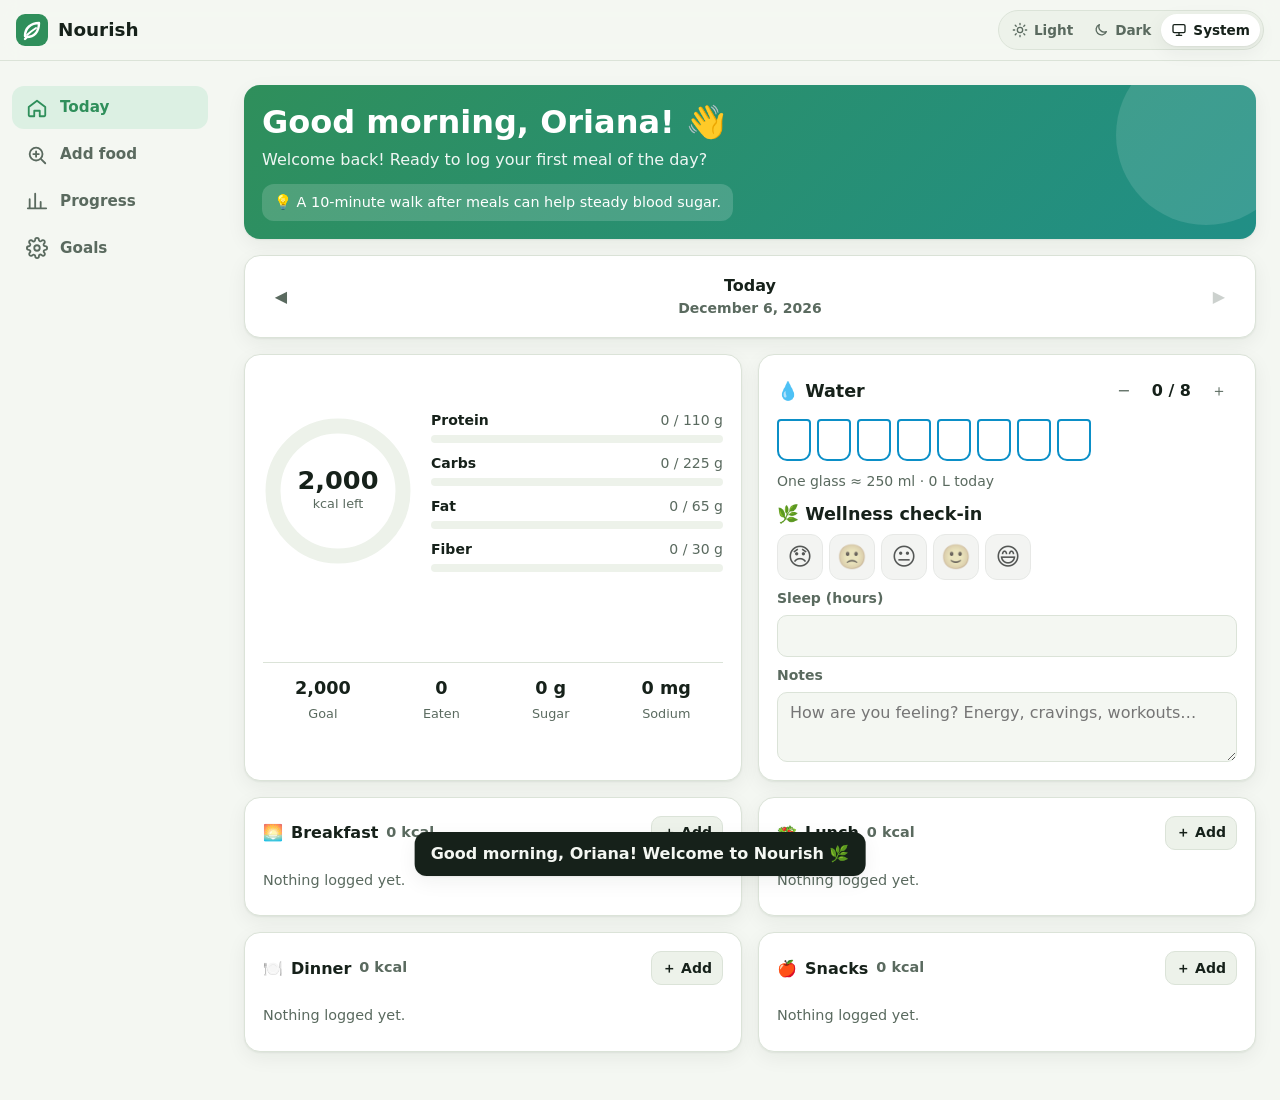
==== nutrition/public/index.html @ b96527dd "Add Nourish: nutrition and wellness tracker Responsive single-page app in nutrition/ that greets Ori" ====
<!doctype html>
<html lang="en" data-theme="system">
<head>
  <meta charset="utf-8" />
  <meta name="viewport" content="width=device-width, initial-scale=1, viewport-fit=cover" />
  <title>Nourish · Nutrition &amp; Wellness</title>
  <meta name="description" content="Track meals, macros, water, mood and weight with live food data from Open Food Facts." />
  <meta name="theme-color" content="#f4f7f2" id="themeColor" />
  <link rel="icon" href="icon.svg" type="image/svg+xml" />
  <link rel="apple-touch-icon" href="icon.svg" />
  <link rel="manifest" href="manifest.webmanifest" />
  <script>
    // Apply the saved theme before first paint to avoid a flash.
    try {
      var t = localStorage.getItem("nourish.theme");
      if (t === "light" || t === "dark" || t === "system") document.documentElement.dataset.theme = t;
    } catch (e) {}
  </script>
  <link rel="stylesheet" href="styles.css" />
  <script type="module" src="app.js"></script>
</head>
<body>
  <a class="skip" href="#main">Skip to content</a>

  <header class="topbar">
    <a class="brand" href="#today" aria-label="Nourish home">
      <svg viewBox="0 0 32 32" aria-hidden="true"><rect width="32" height="32" rx="9" fill="var(--accent)"/><path d="M9 22c0-8 6-13 14-13 0 9-5 14-12 14l-2 2" fill="none" stroke="var(--accent-ink)" stroke-width="2.4" stroke-linecap="round" stroke-linejoin="round"/><path d="M11 21c3-3 6-5 9-7" fill="none" stroke="var(--accent-ink)" stroke-width="2" stroke-linecap="round"/></svg>
      <span>Nourish</span>
    </a>
    <div class="theme-switch" role="radiogroup" aria-label="Theme">
      <button type="button" role="radio" data-theme-choice="light" title="Light theme">
        <svg viewBox="0 0 24 24" aria-hidden="true"><circle cx="12" cy="12" r="4"/><path d="M12 2v2M12 20v2M4.9 4.9l1.4 1.4M17.7 17.7l1.4 1.4M2 12h2M20 12h2M4.9 19.1l1.4-1.4M17.7 6.3l1.4-1.4"/></svg><span>Light</span>
      </button>
      <button type="button" role="radio" data-theme-choice="dark" title="Dark theme">
        <svg viewBox="0 0 24 24" aria-hidden="true"><path d="M20 14.5A8 8 0 0 1 9.5 4 8 8 0 1 0 20 14.5z"/></svg><span>Dark</span>
      </button>
      <button type="button" role="radio" data-theme-choice="system" title="Match system theme">
        <svg viewBox="0 0 24 24" aria-hidden="true"><rect x="3" y="4" width="18" height="12" rx="2"/><path d="M8 20h8M12 16v4"/></svg><span>System</span>
      </button>
    </div>
  </header>

  <nav class="tabs" aria-label="Sections">
    <a href="#today" data-tab="today">
      <svg viewBox="0 0 24 24" aria-hidden="true"><path d="M3 11l9-7 9 7v9a1 1 0 0 1-1 1h-5v-6h-6v6H4a1 1 0 0 1-1-1z"/></svg><span>Today</span>
    </a>
    <a href="#add" data-tab="add">
      <svg viewBox="0 0 24 24" aria-hidden="true"><circle cx="11" cy="11" r="7"/><path d="M21 21l-4.3-4.3M11 8v6M8 11h6"/></svg><span>Add food</span>
    </a>
    <a href="#progress" data-tab="progress">
      <svg viewBox="0 0 24 24" aria-hidden="true"><path d="M4 20V10M10 20V4M16 20v-7M22 20H2"/></svg><span>Progress</span>
    </a>
    <a href="#settings" data-tab="settings">
      <svg viewBox="0 0 24 24" aria-hidden="true"><circle cx="12" cy="12" r="3"/><path d="M19.4 15a1.7 1.7 0 0 0 .3 1.8l.1.1a2 2 0 1 1-2.8 2.8l-.1-.1a1.7 1.7 0 0 0-1.8-.3 1.7 1.7 0 0 0-1 1.5V21a2 2 0 1 1-4 0v-.1a1.7 1.7 0 0 0-1.1-1.5 1.7 1.7 0 0 0-1.8.3l-.1.1a2 2 0 1 1-2.8-2.8l.1-.1a1.7 1.7 0 0 0 .3-1.8 1.7 1.7 0 0 0-1.5-1H3a2 2 0 1 1 0-4h.1a1.7 1.7 0 0 0 1.5-1.1 1.7 1.7 0 0 0-.3-1.8l-.1-.1a2 2 0 1 1 2.8-2.8l.1.1a1.7 1.7 0 0 0 1.8.3H9a1.7 1.7 0 0 0 1-1.5V3a2 2 0 1 1 4 0v.1a1.7 1.7 0 0 0 1 1.5 1.7 1.7 0 0 0 1.8-.3l.1-.1a2 2 0 1 1 2.8 2.8l-.1.1a1.7 1.7 0 0 0-.3 1.8V9a1.7 1.7 0 0 0 1.5 1H21a2 2 0 1 1 0 4h-.1a1.7 1.7 0 0 0-1.5 1z"/></svg><span>Goals</span>
    </a>
  </nav>

  <main id="main" tabindex="-1">
    <section id="view-today" class="view" aria-label="Today"></section>
    <section id="view-add" class="view" aria-label="Add food" hidden></section>
    <section id="view-progress" class="view" aria-label="Progress" hidden></section>
    <section id="view-settings" class="view" aria-label="Goals and settings" hidden></section>
  </main>

  <dialog id="portionDialog" aria-labelledby="portionTitle"></dialog>
  <dialog id="scanDialog" aria-label="Scan a barcode">
    <div class="dialog-body">
      <div class="dialog-head">
        <h2>Scan a barcode</h2>
        <button type="button" class="icon-btn" data-action="close-scan" aria-label="Close">✕</button>
      </div>
      <video id="scanVideo" playsinline muted></video>
      <p class="muted small" id="scanStatus">Point your camera at the barcode on the package.</p>
    </div>
  </dialog>

  <div id="toast" class="toast" role="status" aria-live="polite"></div>
</body>
</html>
---- nutrition/public/styles.css ----
/* ---------- Theme tokens ---------- */
:root {
  --bg: #f4f7f2;
  --surface: #ffffff;
  --surface-2: #edf2ea;
  --text: #16211a;
  --muted: #5a6a5f;
  --border: #dbe3d8;
  --accent: #2f8f5b;
  --accent-ink: #ffffff;
  --accent-soft: #dcf0e3;
  --protein: #2f6fd6;
  --carbs: #c97a06;
  --fat: #d24b6c;
  --fiber: #7c4ddb;
  --water: #0b8fc7;
  --danger: #c9363f;
  --shadow: 0 1px 2px rgb(20 40 25 / 6%), 0 6px 20px rgb(20 40 25 / 6%);
  --radius: 16px;
  --radius-sm: 10px;
  --font: system-ui, -apple-system, "Segoe UI", Roboto, "Helvetica Neue", Arial, sans-serif;
  color-scheme: light;
}

:root[data-theme="dark"] {
  --bg: #0e1411;
  --surface: #172019;
  --surface-2: #1f2a23;
  --text: #e6eee8;
  --muted: #98a99e;
  --border: #2b372f;
  --accent: #4cc483;
  --accent-ink: #062011;
  --accent-soft: #1b3828;
  --protein: #6aa5ff;
  --carbs: #f2b23a;
  --fat: #f37f9a;
  --fiber: #a98cf5;
  --water: #3cc0f2;
  --danger: #f06b72;
  --shadow: 0 1px 2px rgb(0 0 0 / 30%), 0 8px 24px rgb(0 0 0 / 25%);
  color-scheme: dark;
}

@media (prefers-color-scheme: dark) {
  :root[data-theme="system"] {
    --bg: #0e1411;
    --surface: #172019;
    --surface-2: #1f2a23;
    --text: #e6eee8;
    --muted: #98a99e;
    --border: #2b372f;
    --accent: #4cc483;
    --accent-ink: #062011;
    --accent-soft: #1b3828;
    --protein: #6aa5ff;
    --carbs: #f2b23a;
    --fat: #f37f9a;
    --fiber: #a98cf5;
    --water: #3cc0f2;
    --danger: #f06b72;
    --shadow: 0 1px 2px rgb(0 0 0 / 30%), 0 8px 24px rgb(0 0 0 / 25%);
    color-scheme: dark;
  }
}

/* ---------- Base ---------- */
*, *::before, *::after { box-sizing: border-box; }
html { -webkit-text-size-adjust: 100%; }
body {
  margin: 0;
  background: var(--bg);
  color: var(--text);
  font: 16px/1.5 var(--font);
  min-height: 100dvh;
  display: grid;
  grid-template-columns: 1fr;
  grid-template-rows: auto 1fr;
  grid-template-areas: "top" "main";
}
h1, h2, h3 { line-height: 1.2; margin: 0; }
h2 { font-size: 1.1rem; }
h3 { font-size: 1rem; }
p { margin: 0; }
button, input, select, textarea { font: inherit; color: inherit; }
img { max-width: 100%; display: block; }
svg { flex-shrink: 0; }
a { color: var(--accent); }
.muted { color: var(--muted); }
.small { font-size: .875rem; }
.skip { position: absolute; left: -999px; top: 8px; z-index: 50; background: var(--surface); padding: 8px 12px; border-radius: 8px; }
.skip:focus { left: 8px; }
:focus-visible { outline: 3px solid color-mix(in srgb, var(--accent) 60%, transparent); outline-offset: 2px; }

/* ---------- Top bar ---------- */
.topbar {
  grid-area: top;
  position: sticky; top: 0; z-index: 20;
  display: flex; align-items: center; justify-content: space-between; gap: 12px;
  padding: calc(10px + env(safe-area-inset-top)) 16px 10px;
  background: color-mix(in srgb, var(--bg) 88%, transparent);
  backdrop-filter: blur(10px);
  border-bottom: 1px solid var(--border);
}
.brand { display: flex; align-items: center; gap: 10px; text-decoration: none; color: var(--text); font-weight: 700; font-size: 1.15rem; }
.brand svg { width: 32px; height: 32px; }

.theme-switch { display: flex; background: var(--surface-2); border: 1px solid var(--border); border-radius: 999px; padding: 3px; }
.theme-switch button {
  display: flex; align-items: center; gap: 6px;
  border: 0; background: transparent; border-radius: 999px;
  padding: 6px 10px; cursor: pointer; color: var(--muted); font-size: .85rem; font-weight: 600;
}
.theme-switch svg { width: 16px; height: 16px; fill: none; stroke: currentColor; stroke-width: 2; stroke-linecap: round; stroke-linejoin: round; }
.theme-switch button[aria-checked="true"] { background: var(--surface); color: var(--text); box-shadow: var(--shadow); }

/* ---------- Navigation (bottom bar on phones, sidebar on wide screens) ---------- */
.tabs {
  position: fixed; left: 0; right: 0; bottom: 0; z-index: 20;
  display: grid; grid-template-columns: repeat(4, 1fr);
  background: var(--surface); border-top: 1px solid var(--border);
  padding: 6px 6px calc(6px + env(safe-area-inset-bottom));
}
.tabs a {
  display: flex; flex-direction: column; align-items: center; gap: 2px;
  padding: 6px 4px; border-radius: 12px;
  color: var(--muted); text-decoration: none; font-size: .75rem; font-weight: 600;
}
.tabs svg { width: 22px; height: 22px; fill: none; stroke: currentColor; stroke-width: 2; stroke-linecap: round; stroke-linejoin: round; }
.tabs a[aria-current="page"] { color: var(--accent); background: var(--accent-soft); }

main {
  grid-area: main;
  width: 100%; max-width: 1100px; margin: 0 auto;
  padding: 16px 16px calc(96px + env(safe-area-inset-bottom));
  outline: none;
}
.view { display: grid; gap: 16px; animation: fade .25s ease; }
.view[hidden] { display: none; }
@keyframes fade { from { opacity: 0; transform: translateY(4px); } to { opacity: 1; transform: none; } }

@media (min-width: 900px) {
  body {
    grid-template-columns: 220px 1fr;
    grid-template-areas: "top top" "nav main";
  }
  .tabs {
    grid-area: nav; position: sticky; top: 70px; align-self: start;
    display: flex; flex-direction: column; gap: 4px;
    background: transparent; border: 0; padding: 16px 12px;
  }
  .tabs a { flex-direction: row; gap: 12px; padding: 10px 14px; font-size: .95rem; }
  main { padding: 24px 24px 48px; }
}

/* ---------- Cards & layout ---------- */
.card {
  background: var(--surface);
  border: 1px solid var(--border);
  border-radius: var(--radius);
  padding: 18px;
  box-shadow: var(--shadow);
  min-width: 0;
}
.card-head { display: flex; align-items: center; justify-content: space-between; gap: 12px; margin-bottom: 14px; flex-wrap: wrap; }
.grid { display: grid; gap: 16px; }
@media (min-width: 720px) {
  .grid.two { grid-template-columns: 1fr 1fr; }
  .grid.four { grid-template-columns: repeat(4, 1fr); }
}
.grid.four { grid-template-columns: repeat(2, 1fr); }
.stack { display: grid; gap: 12px; }
.row { display: flex; gap: 10px; flex-wrap: wrap; align-items: center; }

/* ---------- Greeting ---------- */
.hero {
  position: relative; overflow: hidden;
  background: linear-gradient(135deg, var(--accent) 0%, color-mix(in srgb, var(--accent) 60%, var(--water)) 100%);
  color: var(--accent-ink);
  border: 0;
}
.hero::after {
  content: ""; position: absolute; right: -40px; top: -40px; width: 180px; height: 180px;
  border-radius: 50%; background: rgb(255 255 255 / 12%);
}
.hero h1 { font-size: clamp(1.4rem, 4vw, 2rem); }
.hero .wave { display: inline-block; transform-origin: 70% 70%; animation: wave 1.8s ease 1; }
.hero p { opacity: .92; margin-top: 6px; max-width: 60ch; }
.hero .tip { margin-top: 12px; font-size: .9rem; background: rgb(255 255 255 / 16%); border-radius: 12px; padding: 8px 12px; display: inline-block; position: relative; z-index: 1; }
@keyframes wave { 0%,60%,100% { transform: rotate(0); } 10%,30% { transform: rotate(14deg); } 20% { transform: rotate(-8deg); } 40% { transform: rotate(-4deg); } 50% { transform: rotate(10deg); } }

/* ---------- Buttons & inputs ---------- */
.btn {
  display: inline-flex; align-items: center; justify-content: center; gap: 6px;
  border: 1px solid var(--border); background: var(--surface-2); color: var(--text);
  padding: 9px 14px; border-radius: var(--radius-sm); cursor: pointer; font-weight: 600;
  min-height: 42px; text-decoration: none;
}
.btn:hover { border-color: color-mix(in srgb, var(--accent) 50%, var(--border)); }
.btn.primary { background: var(--accent); border-color: var(--accent); color: var(--accent-ink); }
.btn.danger { color: var(--danger); }
.btn.small { min-height: 34px; padding: 5px 10px; font-size: .875rem; }
.btn:disabled { opacity: .5; cursor: not-allowed; }
.icon-btn {
  border: 0; background: transparent; color: var(--muted); cursor: pointer;
  width: 36px; height: 36px; border-radius: 10px; display: inline-grid; place-items: center; font-size: 1rem;
}
.icon-btn:hover { background: var(--surface-2); color: var(--text); }

label { font-size: .875rem; font-weight: 600; color: var(--muted); }
.field { display: grid; gap: 6px; min-width: 0; }
input[type="text"], input[type="search"], input[type="number"], input[type="date"], select, textarea {
  width: 100%; min-height: 42px;
  background: var(--bg); border: 1px solid var(--border); border-radius: var(--radius-sm);
  padding: 8px 12px;
}
textarea { resize: vertical; min-height: 70px; }
input:focus, select:focus, textarea:focus { border-color: var(--accent); outline: none; box-shadow: 0 0 0 3px color-mix(in srgb, var(--accent) 25%, transparent); }
.search-row { display: flex; gap: 8px; }
.search-row input { flex: 1; }
.form-grid { display: grid; gap: 12px; grid-template-columns: repeat(auto-fit, minmax(130px, 1fr)); }

.seg { display: inline-flex; background: var(--surface-2); border: 1px solid var(--border); border-radius: 999px; padding: 3px; }
.seg button { border: 0; background: transparent; padding: 5px 12px; border-radius: 999px; cursor: pointer; font-size: .85rem; font-weight: 600; color: var(--muted); }
.seg button[aria-pressed="true"] { background: var(--surface); color: var(--text); box-shadow: var(--shadow); }

/* ---------- Date bar ---------- */
.datebar { display: flex; align-items: center; justify-content: space-between; gap: 8px; }
.datebar .date-label { font-weight: 700; text-align: center; flex: 1; }

/* ---------- Calorie ring & macros ---------- */
.summary { display: grid; gap: 18px; grid-template-columns: auto 1fr; align-items: center; }
@media (max-width: 420px) { .summary { grid-template-columns: 1fr; justify-items: center; } .summary .macros { width: 100%; } }
.ring { position: relative; width: 150px; height: 150px; }
.ring svg { width: 100%; height: 100%; transform: rotate(-90deg); }
.ring .track { stroke: var(--surface-2); }
.ring .value { stroke: var(--accent); transition: stroke-dashoffset .6s ease; }
.ring.over .value { stroke: var(--danger); }
.ring-label { position: absolute; inset: 0; display: grid; place-content: center; text-align: center; }
.ring-label strong { font-size: 1.6rem; line-height: 1; }
.ring-label span { font-size: .8rem; color: var(--muted); }
.macros { display: grid; gap: 10px; }
.bar-row .bar-top { display: flex; justify-content: space-between; font-size: .875rem; margin-bottom: 4px; }
.bar-row .bar-top b { font-weight: 600; }
.bar { height: 8px; background: var(--surface-2); border-radius: 99px; overflow: hidden; }
.bar > i { display: block; height: 100%; border-radius: inherit; background: var(--c, var(--accent)); transition: width .5s ease; }
.kcal-strip { display: flex; justify-content: space-around; gap: 8px; text-align: center; grid-column: 1 / -1; border-top: 1px solid var(--border); padding-top: 12px; }
.kcal-strip strong { display: block; font-size: 1.1rem; }
.kcal-strip span { font-size: .8rem; color: var(--muted); }

/* ---------- Water & wellness ---------- */
.glasses { display: flex; flex-wrap: wrap; gap: 6px; margin: 10px 0; }
.glass {
  width: 34px; height: 42px; border: 2px solid var(--water); border-radius: 4px 4px 10px 10px;
  background: transparent; cursor: pointer; padding: 0; position: relative; overflow: hidden;
}
.glass.full { background: linear-gradient(to top, var(--water) 75%, transparent 75%); }
.moods { display: flex; gap: 6px; flex-wrap: wrap; }
.mood { font-size: 1.5rem; width: 46px; height: 46px; border-radius: 12px; border: 1px solid var(--border); background: var(--surface-2); cursor: pointer; filter: grayscale(.7); opacity: .75; }
.mood[aria-pressed="true"] { filter: none; opacity: 1; border-color: var(--accent); background: var(--accent-soft); }

/* ---------- Meals ---------- */
.meal-list { list-style: none; margin: 0; padding: 0; display: grid; }
.meal-list li { display: grid; grid-template-columns: 1fr auto auto; align-items: center; gap: 10px; padding: 10px 0; border-top: 1px solid var(--border); }
.meal-list li:first-child { border-top: 0; }
.entry-name { font-weight: 600; overflow-wrap: anywhere; }
.entry-meta { font-size: .8rem; color: var(--muted); }
.entry-kcal { font-weight: 700; white-space: nowrap; }
.meal-head h3 { display: flex; align-items: center; gap: 8px; }
.meal-head .kcal { color: var(--muted); font-weight: 600; font-size: .9rem; }
.empty { color: var(--muted); font-size: .9rem; padding: 6px 0; }
.chip-dots { display: inline-flex; gap: 8px; }
.chip-dots span::before { content: ""; display: inline-block; width: 7px; height: 7px; border-radius: 50%; background: var(--c); margin-right: 4px; vertical-align: 1px; }

/* ---------- Food results ---------- */
.results { display: grid; gap: 12px; grid-template-columns: repeat(auto-fill, minmax(260px, 1fr)); }
.food {
  display: grid; grid-template-columns: 56px 1fr; gap: 12px; align-items: center; text-align: left;
  background: var(--surface); border: 1px solid var(--border); border-radius: var(--radius);
  padding: 12px; cursor: pointer; box-shadow: var(--shadow); width: 100%;
}
.food:hover { border-color: var(--accent); }
.thumb { width: 56px; height: 56px; border-radius: 12px; background: var(--surface-2); object-fit: cover; display: grid; place-items: center; font-size: 1.6rem; overflow: hidden; }
.food-name { font-weight: 600; display: -webkit-box; -webkit-line-clamp: 2; -webkit-box-orient: vertical; overflow: hidden; }
.food-sub { font-size: .8rem; color: var(--muted); }
.nutri { display: inline-grid; place-items: center; width: 20px; height: 20px; border-radius: 5px; font-size: .7rem; font-weight: 800; color: #fff; text-transform: uppercase; vertical-align: middle; }
.nutri-a { background: #038141; } .nutri-b { background: #85bb2f; } .nutri-c { background: #e6a800; } .nutri-d { background: #ee8100; } .nutri-e { background: #e63e11; }
.chips { display: flex; flex-wrap: wrap; gap: 8px; }
.chip { border: 1px solid var(--border); background: var(--surface-2); border-radius: 999px; padding: 6px 12px; cursor: pointer; font-size: .875rem; max-width: 100%; overflow: hidden; text-overflow: ellipsis; white-space: nowrap; }
.chip:hover { border-color: var(--accent); }
.skeleton { height: 82px; border-radius: var(--radius); background: linear-gradient(90deg, var(--surface-2), var(--surface), var(--surface-2)); background-size: 200% 100%; animation: shimmer 1.2s infinite; }
@keyframes shimmer { to { background-position: -200% 0; } }
.notice { padding: 14px; border-radius: var(--radius-sm); background: var(--surface-2); color: var(--muted); grid-column: 1 / -1; }

/* ---------- Dialogs ---------- */
dialog {
  border: 1px solid var(--border); border-radius: 20px; padding: 0;
  background: var(--surface); color: var(--text);
  width: min(520px, calc(100vw - 32px)); max-height: calc(100dvh - 32px);
  box-shadow: 0 20px 60px rgb(0 0 0 / 35%);
}
dialog::backdrop { background: rgb(10 20 14 / 55%); backdrop-filter: blur(2px); }
.dialog-body { padding: 18px; display: grid; gap: 14px; }
.dialog-head { display: flex; justify-content: space-between; align-items: start; gap: 12px; }
.portion-food { display: grid; grid-template-columns: 64px 1fr; gap: 12px; align-items: center; }
.portion-food .thumb { width: 64px; height: 64px; }
.nutr-table { width: 100%; border-collapse: collapse; font-size: .9rem; }
.nutr-table td { padding: 6px 0; border-top: 1px solid var(--border); }
.nutr-table td:last-child { text-align: right; font-weight: 600; }
.dialog-actions { display: flex; justify-content: flex-end; gap: 8px; flex-wrap: wrap; }
#scanVideo { width: 100%; border-radius: 12px; background: #000; aspect-ratio: 4 / 3; object-fit: cover; }

/* ---------- Progress ---------- */
.stat { padding: 14px; }
.stat .label { font-size: .8rem; color: var(--muted); font-weight: 600; }
.stat .value { font-size: 1.5rem; font-weight: 700; margin-top: 4px; }
.stat .sub { font-size: .8rem; color: var(--muted); }
.chart { width: 100%; height: auto; display: block; }
.chart text { fill: var(--muted); font-size: 11px; font-family: var(--font); }
.chart .grid-line { stroke: var(--border); }
.chart .goal-line { stroke: var(--muted); stroke-dasharray: 4 4; }
.chart .bar-fill { fill: var(--accent); }
.chart .bar-fill.over { fill: var(--danger); }
.chart .line { fill: none; stroke: var(--accent); stroke-width: 2.5; stroke-linejoin: round; stroke-linecap: round; }
.chart .area { fill: color-mix(in srgb, var(--accent) 14%, transparent); }
.chart .dot { fill: var(--surface); stroke: var(--accent); stroke-width: 2; }
.legend { display: flex; gap: 14px; flex-wrap: wrap; font-size: .85rem; color: var(--muted); }
.split { display: flex; height: 14px; border-radius: 99px; overflow: hidden; background: var(--surface-2); margin: 10px 0; }
.split i { display: block; height: 100%; background: var(--c); }
.weight-list { list-style: none; margin: 0; padding: 0; max-height: 240px; overflow: auto; }
.weight-list li { display: flex; justify-content: space-between; align-items: center; padding: 6px 0; border-top: 1px solid var(--border); }

/* ---------- Toast ---------- */
.toast {
  position: fixed; left: 50%; bottom: calc(90px + env(safe-area-inset-bottom)); z-index: 60;
  transform: translate(-50%, 20px); opacity: 0; pointer-events: none;
  background: var(--text); color: var(--bg); padding: 10px 16px; border-radius: 12px;
  font-weight: 600; box-shadow: var(--shadow); transition: .25s ease; max-width: calc(100vw - 32px);
}
.toast.show { opacity: 1; transform: translate(-50%, 0); }
@media (min-width: 900px) { .toast { bottom: 24px; } }

/* ---------- Small screens ---------- */
@media (max-width: 520px) {
  .theme-switch span { display: none; }
  .theme-switch button { padding: 7px; }
  .card { padding: 14px; }
}

@media (prefers-reduced-motion: reduce) {
  *, *::before, *::after { animation: none !important; transition: none !important; }
}
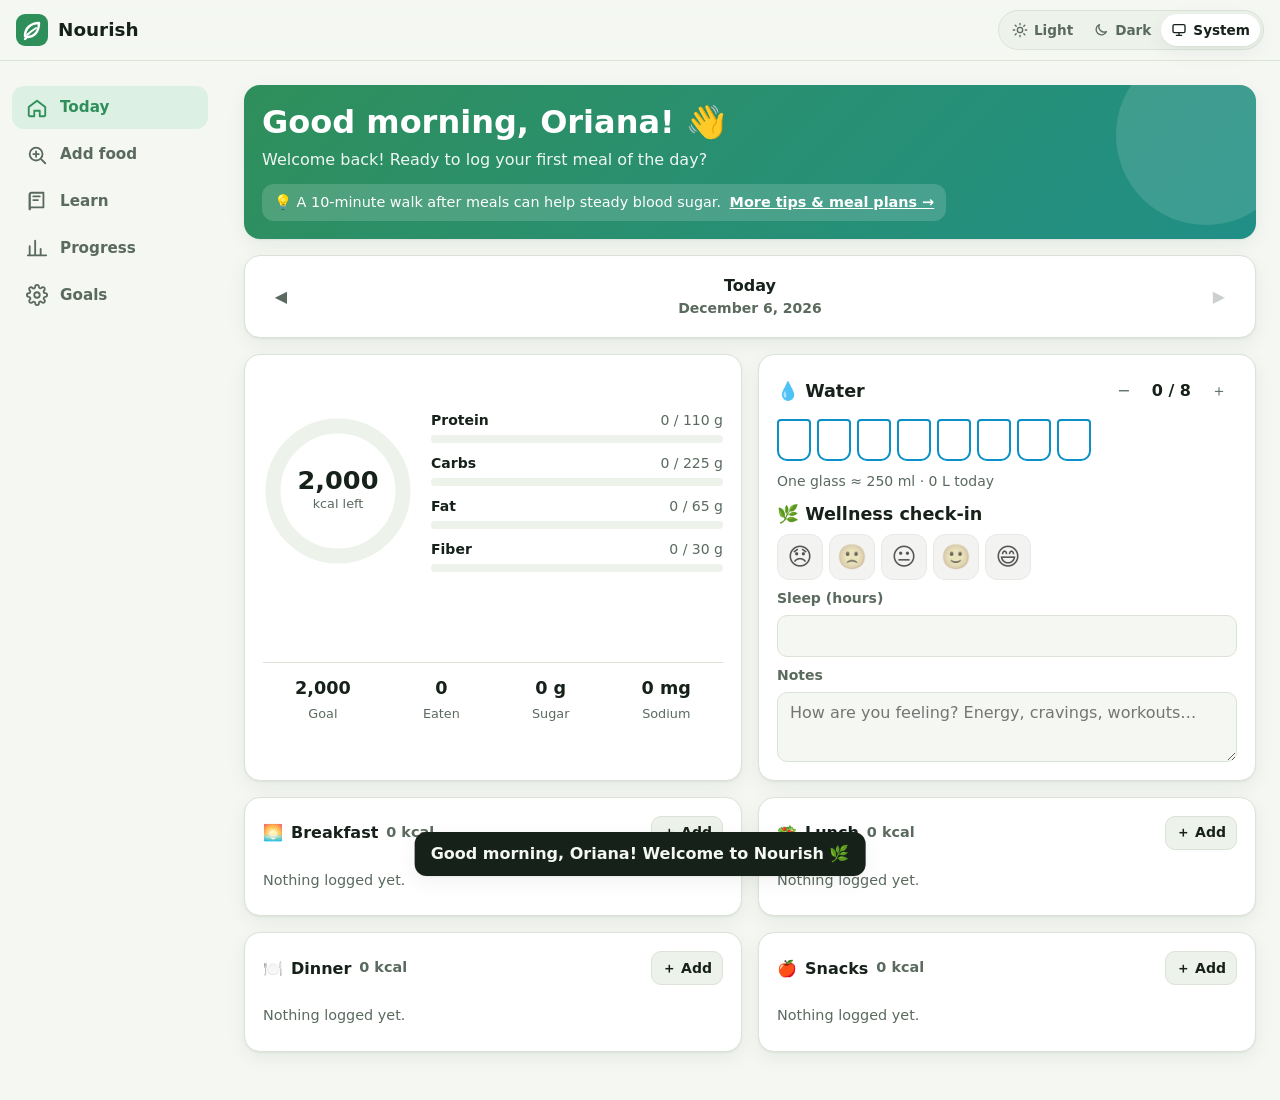
==== commit f98bc526: "Add Learn tab: calculator, meal plans, food facts and tips New Learn section in Nourish with a Miffl" ====
--- a/nutrition/public/index.html
+++ b/nutrition/public/index.html
@@ -47,6 +47,9 @@
     <a href="#add" data-tab="add">
       <svg viewBox="0 0 24 24" aria-hidden="true"><circle cx="11" cy="11" r="7"/><path d="M21 21l-4.3-4.3M11 8v6M8 11h6"/></svg><span>Add food</span>
     </a>
+    <a href="#learn" data-tab="learn">
+      <svg viewBox="0 0 24 24" aria-hidden="true"><path d="M4 5a2 2 0 0 1 2-2h13v16H6a2 2 0 0 0-2 2z"/><path d="M4 21V5M8 7h7M8 11h5"/></svg><span>Learn</span>
+    </a>
     <a href="#progress" data-tab="progress">
       <svg viewBox="0 0 24 24" aria-hidden="true"><path d="M4 20V10M10 20V4M16 20v-7M22 20H2"/></svg><span>Progress</span>
     </a>
@@ -58,6 +61,7 @@
   <main id="main" tabindex="-1">
     <section id="view-today" class="view" aria-label="Today"></section>
     <section id="view-add" class="view" aria-label="Add food" hidden></section>
+    <section id="view-learn" class="view" aria-label="Learn and plan" hidden></section>
     <section id="view-progress" class="view" aria-label="Progress" hidden></section>
     <section id="view-settings" class="view" aria-label="Goals and settings" hidden></section>
   </main>
--- a/nutrition/public/styles.css
+++ b/nutrition/public/styles.css
@@ -350,3 +350,50 @@
 @media (prefers-reduced-motion: reduce) {
   *, *::before, *::after { animation: none !important; transition: none !important; }
 }
+
+/* ---------- Learn ---------- */
+.tabs { grid-template-columns: repeat(5, 1fr); }
+@media (max-width: 380px) { .tabs a { font-size: .68rem; } }
+.tip-link { color: inherit; font-weight: 700; margin-left: 4px; white-space: nowrap; }
+.jump-nav { position: sticky; top: 62px; z-index: 5; background: var(--bg); padding: 6px 0; flex-wrap: nowrap; overflow-x: auto; scrollbar-width: none; }
+.jump-nav::-webkit-scrollbar { display: none; }
+.jump-nav .chip { flex-shrink: 0; }
+@media (min-width: 900px) { .jump-nav { top: 70px; flex-wrap: wrap; } }
+#view-learn [id^="learn-"] { scroll-margin-top: 130px; }
+.chip.active { background: var(--accent); border-color: var(--accent); color: var(--accent-ink); }
+.fact-day { display: grid; grid-template-columns: auto 1fr; gap: 14px; align-items: center; background: var(--accent-soft); border-color: transparent; }
+.fact-day h2 { margin: 2px 0 4px; }
+.fact-emoji { font-size: 2rem; width: 52px; height: 52px; border-radius: 14px; background: var(--surface); display: grid; place-items: center; }
+.calc-grid { margin-bottom: 4px; }
+.stat-mini { background: var(--surface-2); border-radius: var(--radius-sm); padding: 12px; display: grid; gap: 2px; }
+.stat-mini span { font-size: .78rem; color: var(--muted); font-weight: 600; }
+.stat-mini strong { font-size: 1.35rem; }
+.stat-mini small { color: var(--muted); }
+.plan-head { display: flex; justify-content: space-between; align-items: start; gap: 12px; flex-wrap: wrap; }
+.plan-meal { border: 1px solid var(--border); border-radius: var(--radius-sm); padding: 12px; }
+.plan-items { list-style: none; margin: 0; padding: 0; }
+.plan-items li { display: flex; justify-content: space-between; gap: 10px; padding: 6px 0; border-top: 1px solid var(--border); font-size: .9rem; }
+.plan-items li:first-child { border-top: 0; }
+.plan-items li span:last-child { white-space: nowrap; font-size: .8rem; }
+.shopping summary { cursor: pointer; font-weight: 600; }
+.shopping ul { columns: 2 180px; margin: 10px 0 0; padding-left: 18px; font-size: .9rem; }
+.plate-card { display: grid; gap: 20px; align-items: center; }
+@media (min-width: 640px) { .plate-card { grid-template-columns: 220px 1fr; } }
+.plate { width: 100%; max-width: 220px; margin: 0 auto; }
+.plate-label { font: 700 13px var(--font); fill: var(--text); }
+.plain-list, .check-list { margin: 0; padding-left: 0; list-style: none; display: grid; gap: 8px; }
+.plain-list li { padding-left: 14px; border-left: 3px solid var(--accent-soft); }
+.check-list li { position: relative; padding-left: 26px; font-size: .92rem; }
+.check-list li::before { content: "✓"; position: absolute; left: 0; top: 0; width: 18px; height: 18px; border-radius: 50%; background: var(--accent-soft); color: var(--accent); font-size: .7rem; font-weight: 800; display: grid; place-items: center; }
+.facts { display: grid; gap: 12px; grid-template-columns: repeat(auto-fill, minmax(260px, 1fr)); }
+.fact { display: grid; grid-template-columns: auto 1fr; gap: 12px; align-items: start; }
+.fact .fact-emoji { width: 44px; height: 44px; font-size: 1.5rem; background: var(--surface-2); }
+.fact h3 { margin-bottom: 4px; }
+.myth summary { cursor: pointer; font-weight: 600; list-style: none; display: flex; gap: 10px; align-items: baseline; }
+.myth summary::-webkit-details-marker { display: none; }
+.myth summary::after { content: "+"; margin-left: auto; color: var(--muted); font-size: 1.2rem; }
+.myth[open] summary::after { content: "−"; }
+.myth p { margin-top: 10px; }
+.myth-tag, .fact-tag { font-size: .7rem; font-weight: 800; text-transform: uppercase; letter-spacing: .04em; padding: 2px 8px; border-radius: 99px; flex-shrink: 0; }
+.myth-tag { background: color-mix(in srgb, var(--danger) 15%, transparent); color: var(--danger); }
+.fact-tag { background: var(--accent-soft); color: var(--accent); margin-right: 6px; }
